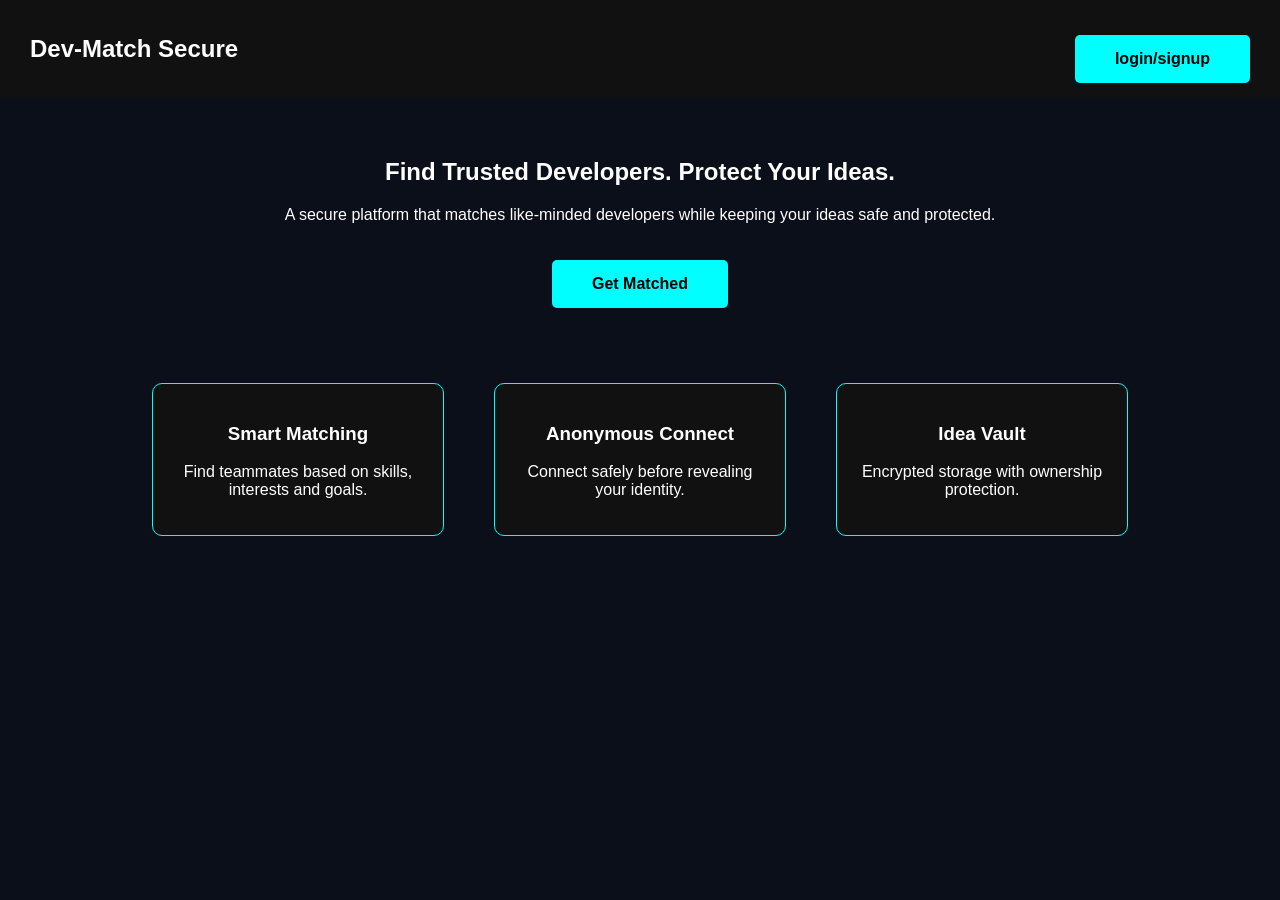
==== index.html @ 2b0d677e "first commit" ====
<!DOCTYPE html>
<html>
<head>
  <title>Dev-Match Secure</title>
  <link rel="stylesheet" href="style.css">
</head>

<body>

  <!-- Navbar -->
  
 <nav class="navbar">

  <h2 class="logo">Dev-Match Secure</h2>

  <button class="start-btn" onclick="goToLogin()">
    login/signup
  </button>

</nav>
  <!-- Hero Section -->
  <section class="hero">
    <h1>Find Trusted Developers. Protect Your Ideas.</h1>
    <p>
      A secure platform that matches like-minded developers
      while keeping your ideas safe and protected.
    </p>

  <button class="start-btn" onclick="goToSignup()">Get Matched</button>
  </section>

  <!-- Features -->
  <section class="features">

    <div class="card">
      <h3>Smart Matching</h3>
      <p>Find teammates based on skills, interests and goals.</p>
    </div>

    <div class="card">
      <h3>Anonymous Connect</h3>
      <p>Connect safely before revealing your identity.</p>
    </div>

    <div class="card">
      <h3>Idea Vault</h3>
      <p>Encrypted storage with ownership protection.</p>
    </div>

  </section>


<script>
function sendRequest(button) {
    button.innerText = "Request Sent ✅";
    button.disabled = true;
}
</script>
<script src="script.js"></script>

</body>
</html>
---- style.css ----
body {
  margin: 0;
  font-family: Arial;
  background-color: #0b0f19;
  color: white;
}

/* Navbar */
nav {
  display: flex;
  justify-content: space-between;
  padding: 15px 40px;
  background: #111827;
}

nav button {
  background: cyan;
  border: none;
  padding: 8px 15px;
  cursor: pointer;
}

/* Hero */
.hero {
  text-align: center;
  padding: 100px 20px;
}

.start-btn {
  background: cyan;
  border: none;
  padding: 12px 20px;
  margin-top: 20px;
  font-size: 16px;
  cursor: pointer;
}

/* Features */
.features {
  display: flex;
  justify-content: center;
  gap: 20px;
  padding: 40px;
}

.card {
  background: #111827;
  padding: 20px;
  border-radius: 10px;
  width: 250px;
  text-align: center;
}
input {
  padding: 10px;

  width: 250px;
  border-radius: 5px;
  border: none;
}
#matchContainer{
  display:flex;
  justify-content:center;
  gap:20px;
  flex-wrap:wrap;
  padding:30px;
}
textarea{
  width:300px;
  padding:10px;
  border-radius:8px;
  border:none;
}
.card{
  background:#111;
  padding:20px;
  margin:15px;
  border-radius:10px;
  border:1px solid #00ffff;
}
.verified{
  background:#00ff88;
  color:black;
  padding:3px 8px;
  border-radius:12px;
  font-size:12px;
  margin-left:8px;
}
.popup{
  position:fixed;
  bottom:20px;
  right:20px;
  background:#00ff88;
  color:black;
  padding:15px 25px;
  border-radius:10px;
  display:none;
  font-weight:bold;
  box-shadow:0 0 15px #00ff88;
}
.navbar{
  display:flex;
  justify-content:space-between;
  align-items:center;
  padding:15px 30px;
  background:#111;
  color:white;
}

.logo{
  margin:0;
}
.hero{
  text-align:center;
  margin-top:20px;
  padding: 20px;
}

.start-btn{
  margin-top:20px;
  cursor:pointer;
  padding: 15px 40px;
  font-size: 16px;
  font-weight: bold;
  border-radius: 5px;
  transition: all 0.3s;
}

.start-btn:hover {
  background-color: #00d4d4;
  transform: scale(1.05);
}
.navbar{
  position:relative;
  z-index:10;
}

.match-controls {
  display: flex;
  justify-content: center;
  align-items: center;
  gap: 15px;
  margin: 30px 0;
  flex-wrap: wrap;
}

.match-controls select {
  padding: 10px 15px;
  border: 1px solid cyan;
  border-radius: 5px;
  background-color: #1a1a2e;
  color: white;
  font-size: 14px;
  cursor: pointer;
}

#matchResults {
  display: grid;
  grid-template-columns: repeat(auto-fit, minmax(280px, 1fr));
  gap: 20px;
  padding: 40px;
  width: 100%;
  box-sizing: border-box;
}

#matchResults .card {
  width: 100%;
  background: #111827;
  padding: 25px;
  border-radius: 10px;
  border: 1px solid cyan;
  text-align: center;
  transition: transform 0.3s;
}

#matchResults .card:hover {
  transform: translateY(-5px);
  box-shadow: 0 0 20px cyan;
}

#matchResults .card button {
  width: 100%;
  margin-top: 15px;
  padding: 15px 20px;
  font-size: 16px;
  font-weight: bold;
  background-color: cyan;
  border: none;
  border-radius: 5px;
  cursor: pointer;
  color: black;
  transition: all 0.3s;
}

#matchResults .card button:hover {
  background-color: #00d4d4;
  transform: scale(1.02);
}

.tag {
  background-color: #00ffff;
  color: black;
  padding: 5px 12px;
  border-radius: 15px;
  font-size: 12px;
  font-weight: bold;
  margin: 5px 5px 0 0;
  display: inline-block;
}

.tags {
  margin: 15px 0;
  display: flex;
  flex-wrap: wrap;
  justify-content: center;
  gap: 8px;
}
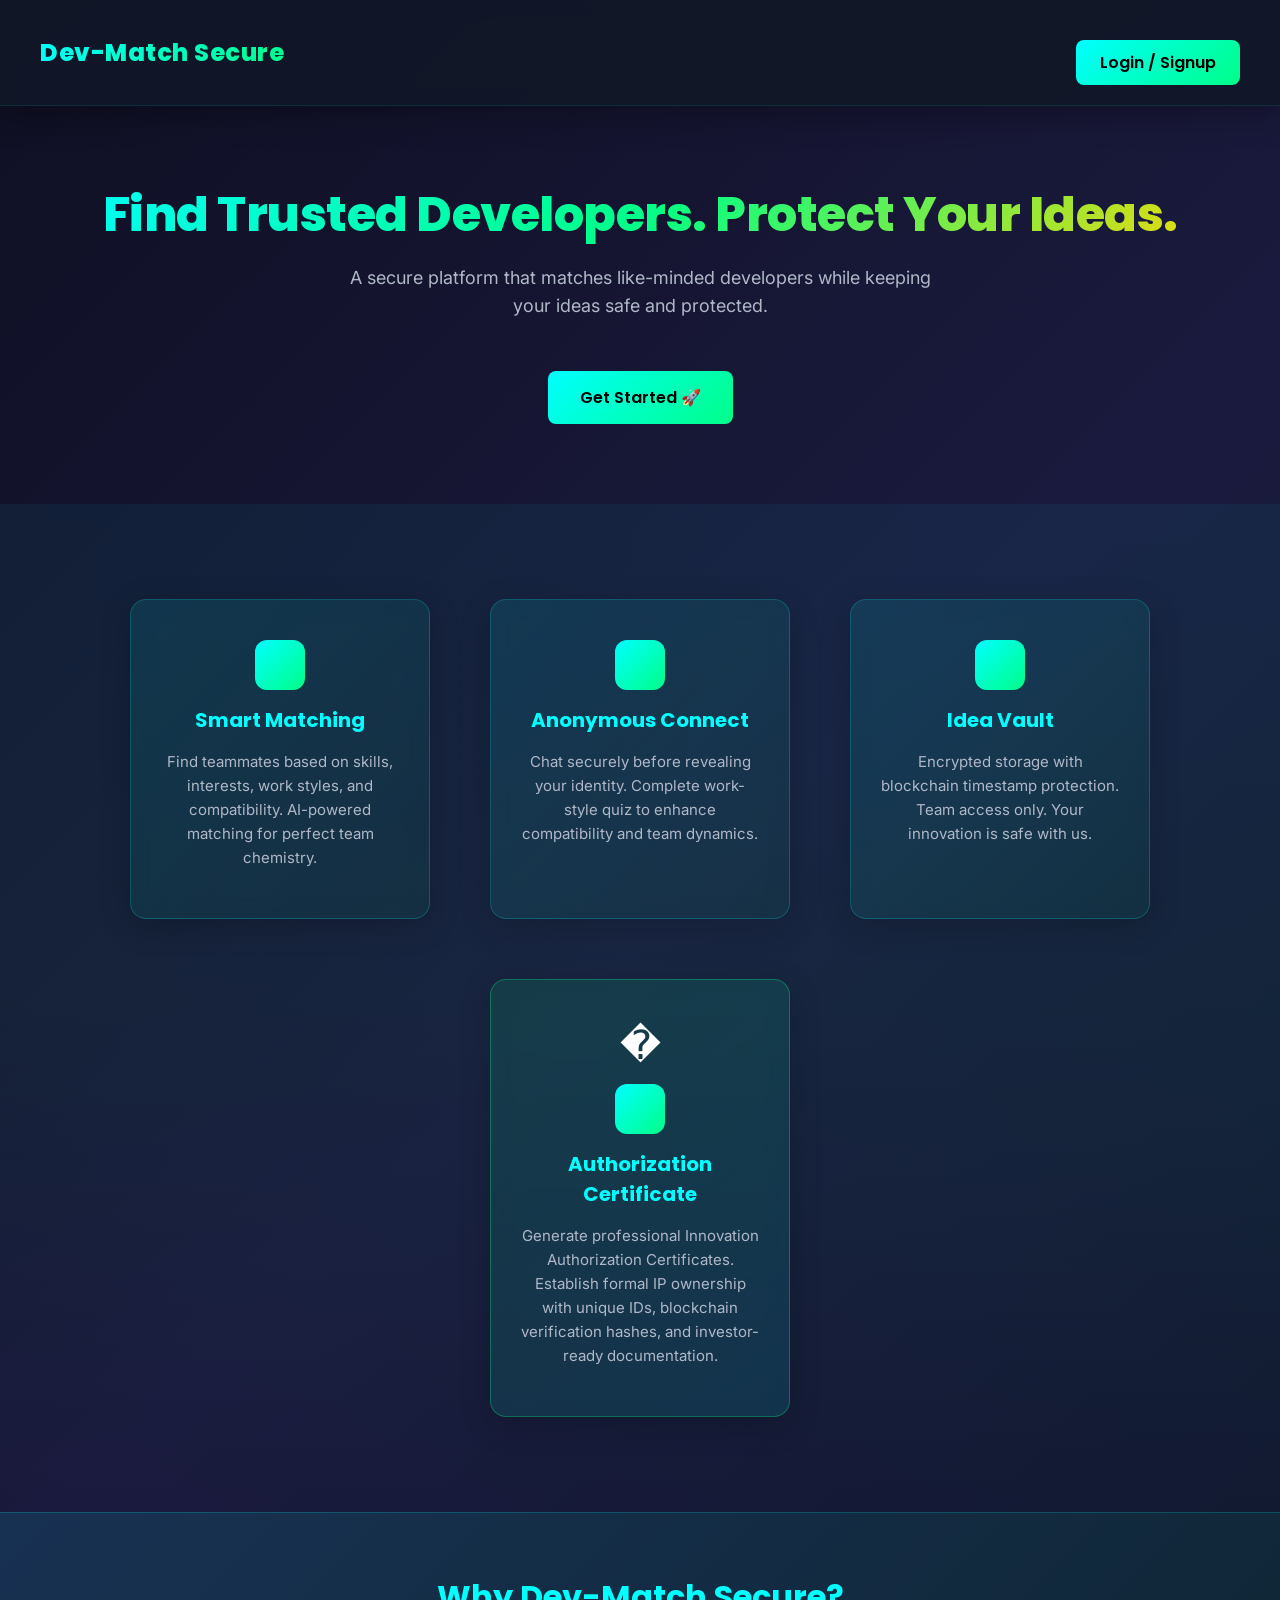
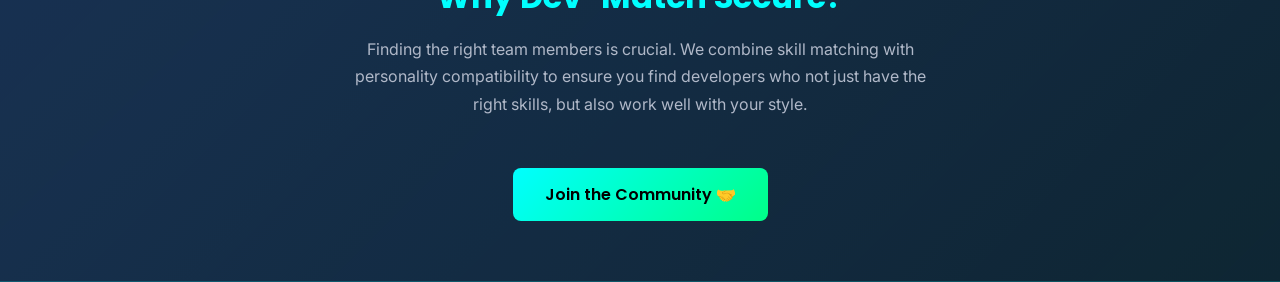
==== commit a6ff6ba0: "update" ====
--- a/index.html
+++ b/index.html
@@ -3,60 +3,136 @@
 <head>
   <title>Dev-Match Secure</title>
   <link rel="stylesheet" href="style.css">
+  <style>
+    .features {
+      background: linear-gradient(180deg, rgba(0, 255, 255, 0.05) 0%, rgba(0, 255, 136, 0.05) 50%, transparent 100%);
+      padding: 80px 40px;
+    }
+
+    .features .card h3::before {
+      content: "";
+      display: block;
+      width: 50px;
+      height: 50px;
+      background: linear-gradient(135deg, #00ffff, #00ff88);
+      border-radius: 12px;
+      margin: 0 auto 15px;
+    }
+
+    .feature-1 h3::before {
+      content: "🎯";
+      display: flex;
+      align-items: center;
+      justify-content: center;
+      width: 60px;
+      height: 60px;
+      background: linear-gradient(135deg, rgba(0, 255, 255, 0.2), rgba(0, 255, 136, 0.2));
+      font-size: 30px;
+    }
+
+    .feature-2 h3::before {
+      content: "🔐";
+      display: flex;
+      align-items: center;
+      justify-content: center;
+      width: 60px;
+      height: 60px;
+      background: linear-gradient(135deg, rgba(0, 255, 255, 0.2), rgba(0, 255, 136, 0.2));
+      font-size: 30px;
+    }
+
+    .feature-3 h3::before {
+      content: "🛡️";
+      display: flex;
+      align-items: center;
+      justify-content: center;
+      width: 60px;
+      height: 60px;
+      background: linear-gradient(135deg, rgba(0, 255, 255, 0.2), rgba(0, 255, 136, 0.2));
+      font-size: 30px;
+    }
+
+    .info-section {
+      background: linear-gradient(135deg, rgba(0, 255, 255, 0.1), rgba(0, 255, 136, 0.05));
+      padding: 60px 40px;
+      text-align: center;
+      border-top: 1px solid rgba(0, 255, 255, 0.2);
+      border-bottom: 1px solid rgba(0, 255, 255, 0.2);
+    }
+
+    .info-section h2 {
+      font-family: 'Poppins', sans-serif;
+      font-size: 32px;
+      font-weight: 700;
+      margin-bottom: 15px;
+      color: #00ffff;
+    }
+
+    .info-section p {
+      font-size: 16px;
+      color: #b0b8c8;
+      max-width: 600px;
+      margin: 0 auto 30px;
+      line-height: 1.7;
+    }
+  </style>
 </head>
 
 <body>
 
   <!-- Navbar -->
-  
- <nav class="navbar">
+  <nav class="navbar">
+    <h2 class="logo">Dev-Match Secure</h2>
+    <button class="start-btn" onclick="goToLogin()" style="background: linear-gradient(135deg, #00ffff, #00ff88); color: #000;">
+      Login / Signup
+    </button>
+  </nav>
 
-  <h2 class="logo">Dev-Match Secure</h2>
-
-  <button class="start-btn" onclick="goToLogin()">
-    login/signup
-  </button>
-
-</nav>
   <!-- Hero Section -->
   <section class="hero">
     <h1>Find Trusted Developers. Protect Your Ideas.</h1>
-    <p>
-      A secure platform that matches like-minded developers
-      while keeping your ideas safe and protected.
-    </p>
-
-  <button class="start-btn" onclick="goToSignup()">Get Matched</button>
+    <p>A secure platform that matches like-minded developers while keeping your ideas safe and protected.</p>
+    <button class="start-btn" onclick="goToSignup()">Get Started 🚀</button>
   </section>
 
   <!-- Features -->
   <section class="features">
-
-    <div class="card">
+    <div class="card feature-1">
       <h3>Smart Matching</h3>
-      <p>Find teammates based on skills, interests and goals.</p>
+      <p>Find teammates based on skills, interests, work styles, and compatibility. AI-powered matching for perfect team chemistry.</p>
     </div>
 
-    <div class="card">
+    <div class="card feature-2">
       <h3>Anonymous Connect</h3>
-      <p>Connect safely before revealing your identity.</p>
+      <p>Chat securely before revealing your identity. Complete work-style quiz to enhance compatibility and team dynamics.</p>
     </div>
 
-    <div class="card">
+    <div class="card feature-3">
       <h3>Idea Vault</h3>
-      <p>Encrypted storage with ownership protection.</p>
+      <p>Encrypted storage with blockchain timestamp protection. Team access only. Your innovation is safe with us.</p>
     </div>
 
+    <div class="card" style="background: linear-gradient(135deg, rgba(0, 255, 136, 0.1), rgba(0, 255, 255, 0.1)); border: 1px solid rgba(0, 255, 136, 0.3);">
+      <div style="font-size: 40px; margin-bottom: 15px;">�</div>
+      <h3>Authorization Certificate</h3>
+      <p>Generate professional Innovation Authorization Certificates. Establish formal IP ownership with unique IDs, blockchain verification hashes, and investor-ready documentation.</p>
+    </div>
   </section>
 
+  <!-- Info Section -->
+  <section class="info-section">
+    <h2>Why Dev-Match Secure?</h2>
+    <p>Finding the right team members is crucial. We combine skill matching with personality compatibility to ensure you find developers who not just have the right skills, but also work well with your style.</p>
+    <button class="start-btn" onclick="goToSignup()">Join the Community 🤝</button>
+  </section>
 
-<script>
-function sendRequest(button) {
-    button.innerText = "Request Sent ✅";
-    button.disabled = true;
-}
-</script>
-<script src="script.js"></script>
+  <script>
+    function sendRequest(button) {
+      button.innerText = "Request Sent ✅";
+      button.disabled = true;
+    }
+  </script>
+  <script src="script.js"></script>
 
 </body>
 </html>
--- a/style.css
+++ b/style.css
@@ -1,137 +1,259 @@
+@import url('https://fonts.googleapis.com/css2?family=Poppins:wght@400;500;600;700;800&family=Inter:wght@300;400;500;600;700&display=swap');
+
+* {
+  margin: 0;
+  padding: 0;
+  box-sizing: border-box;
+}
+
 body {
   margin: 0;
-  font-family: Arial;
-  background-color: #0b0f19;
+  font-family: 'Inter', sans-serif;
+  background: linear-gradient(135deg, #0f0f23 0%, #1a1a3e 50%, #0f1a2e 100%);
   color: white;
+  min-height: 100vh;
 }
 
 /* Navbar */
-nav {
+nav, .navbar {
   display: flex;
   justify-content: space-between;
-  padding: 15px 40px;
-  background: #111827;
-}
-
-nav button {
-  background: cyan;
+  align-items: center;
+  padding: 20px 40px;
+  background: rgba(17, 24, 39, 0.95);
+  backdrop-filter: blur(10px);
+  border-bottom: 1px solid rgba(0, 255, 255, 0.1);
+  position: relative;
+  z-index: 10;
+  box-shadow: 0 8px 32px rgba(0, 0, 0, 0.3);
+}
+
+.logo {
+  margin: 0;
+  font-family: 'Poppins', sans-serif;
+  font-size: 24px;
+  font-weight: 800;
+  background: linear-gradient(135deg, #00ffff, #00ff88);
+  -webkit-background-clip: text;
+  -webkit-text-fill-color: transparent;
+  background-clip: text;
+  letter-spacing: 0.5px;
+}
+
+nav button, .navbar button {
+  background: linear-gradient(135deg, #00ffff, #00ff88);
+  color: #000;
   border: none;
-  padding: 8px 15px;
+  padding: 10px 24px;
   cursor: pointer;
-}
-
-/* Hero */
+  font-weight: 600;
+  border-radius: 8px;
+  transition: all 0.3s cubic-bezier(0.4, 0, 0.2, 1);
+  font-family: 'Poppins', sans-serif;
+}
+
+nav button:hover, .navbar button:hover {
+  transform: translateY(-2px);
+  box-shadow: 0 12px 24px rgba(0, 255, 136, 0.3);
+  background: linear-gradient(135deg, #00ff88, #00ffff);
+}
+
+/* Hero Section */
 .hero {
   text-align: center;
-  padding: 100px 20px;
-}
-
+  padding: 80px 20px;
+  animation: fadeIn 0.8s ease-out;
+}
+
+@keyframes fadeIn {
+  from {
+    opacity: 0;
+    transform: translateY(20px);
+  }
+  to {
+    opacity: 1;
+    transform: translateY(0);
+  }
+}
+
+.hero h1 {
+  font-family: 'Poppins', sans-serif;
+  font-size: 48px;
+  font-weight: 800;
+  margin-bottom: 20px;
+  background: linear-gradient(135deg, #00ffff, #00ff88 50%, #FFD700);
+  -webkit-background-clip: text;
+  -webkit-text-fill-color: transparent;
+  background-clip: text;
+  line-height: 1.2;
+  letter-spacing: -0.5px;
+}
+
+.hero p {
+  font-size: 18px;
+  color: #b0b8c8;
+  margin-bottom: 30px;
+  max-width: 600px;
+  margin-left: auto;
+  margin-right: auto;
+  line-height: 1.6;
+}
+
+/* Buttons */
 .start-btn {
-  background: cyan;
+  background: linear-gradient(135deg, #00ffff, #00ff88);
+  color: #000;
   border: none;
-  padding: 12px 20px;
+  padding: 14px 32px;
   margin-top: 20px;
   font-size: 16px;
+  font-weight: 600;
   cursor: pointer;
-}
-
-/* Features */
+  border-radius: 8px;
+  transition: all 0.3s cubic-bezier(0.4, 0, 0.2, 1);
+  font-family: 'Poppins', sans-serif;
+  display: inline-block;
+  text-transform: none;
+}
+
+.start-btn:hover {
+  background: linear-gradient(135deg, #00ff88, #00ffff);
+  transform: translateY(-3px);
+  box-shadow: 0 15px 35px rgba(0, 255, 136, 0.3);
+}
+
+.start-btn:active {
+  transform: translateY(-1px);
+}
+
+/* Features Section */
 .features {
   display: flex;
   justify-content: center;
-  gap: 20px;
-  padding: 40px;
-}
-
+  gap: 30px;
+  padding: 60px 40px;
+  flex-wrap: wrap;
+  animation: slideUp 0.8s ease-out 0.2s backwards;
+}
+
+@keyframes slideUp {
+  from {
+    opacity: 0;
+    transform: translateY(30px);
+  }
+  to {
+    opacity: 1;
+    transform: translateY(0);
+  }
+}
+
+.features .card {
+  background: linear-gradient(135deg, rgba(0, 255, 255, 0.1), rgba(0, 255, 136, 0.05));
+  padding: 40px 30px;
+  border-radius: 16px;
+  width: 300px;
+  text-align: center;
+  border: 1px solid rgba(0, 255, 255, 0.2);
+  transition: all 0.3s cubic-bezier(0.4, 0, 0.2, 1);
+  backdrop-filter: blur(10px);
+  box-shadow: 0 8px 32px rgba(0, 0, 0, 0.2);
+}
+
+.features .card:hover {
+  transform: translateY(-8px);
+  border-color: rgba(0, 255, 136, 0.5);
+  box-shadow: 0 20px 50px rgba(0, 255, 136, 0.2);
+}
+
+.features .card h3 {
+  font-family: 'Poppins', sans-serif;
+  font-size: 20px;
+  font-weight: 700;
+  margin-bottom: 15px;
+  color: #00ffff;
+}
+
+.features .card p {
+  color: #b0b8c8;
+  line-height: 1.6;
+  font-size: 15px;
+}
+
+/* Cards */
 .card {
-  background: #111827;
-  padding: 20px;
-  border-radius: 10px;
+  background: linear-gradient(135deg, rgba(26, 42, 55, 0.8), rgba(30, 50, 65, 0.8));
+  padding: 25px;
+  margin: 15px;
+  border-radius: 16px;
+  border: 1px solid rgba(0, 255, 255, 0.2);
+  text-align: center;
+  backdrop-filter: blur(10px);
+  box-shadow: 0 8px 32px rgba(0, 0, 0, 0.3);
+  transition: all 0.3s cubic-bezier(0.4, 0, 0.2, 1);
+  animation: fadeIn 0.6s ease-out;
+}
+
+.card:hover {
+  transform: translateY(-5px);
+  border-color: rgba(0, 255, 255, 0.5);
+  box-shadow: 0 15px 40px rgba(0, 255, 255, 0.2);
+}
+
+.card h3 {
+  font-family: 'Poppins', sans-serif;
+  font-weight: 700;
+  font-size: 18px;
+  margin-bottom: 12px;
+  color: #00ffff;
+}
+
+.card h4 {
+  font-family: 'Poppins', sans-serif;
+  font-weight: 600;
+  font-size: 18px;
+  color: #00ff88;
+  margin: 10px 0;
+}
+
+.card p {
+  color: #b0b8c8;
+  font-size: 14px;
+  line-height: 1.5;
+  margin: 8px 0;
+}
+
+/* Input Elements */
+input, select, textarea {
+  background: rgba(11, 15, 25, 0.8);
+  color: white;
+  border: 1px solid rgba(0, 255, 255, 0.2);
+  padding: 12px 16px;
+  border-radius: 8px;
+  font-family: 'Inter', sans-serif;
+  font-size: 14px;
+  transition: all 0.3s;
+  backdrop-filter: blur(10px);
+}
+
+input::placeholder, textarea::placeholder {
+  color: #7a8194;
+}
+
+input:focus, select:focus, textarea:focus {
+  outline: none;
+  border-color: #00ffff;
+  box-shadow: 0 0 20px rgba(0, 255, 255, 0.3);
+  background: rgba(11, 15, 25, 0.95);
+}
+
+input {
   width: 250px;
-  text-align: center;
-}
-input {
-  padding: 10px;
-
-  width: 250px;
-  border-radius: 5px;
-  border: none;
-}
-#matchContainer{
-  display:flex;
-  justify-content:center;
-  gap:20px;
-  flex-wrap:wrap;
-  padding:30px;
-}
-textarea{
-  width:300px;
-  padding:10px;
-  border-radius:8px;
-  border:none;
-}
-.card{
-  background:#111;
-  padding:20px;
-  margin:15px;
-  border-radius:10px;
-  border:1px solid #00ffff;
-}
-.verified{
-  background:#00ff88;
-  color:black;
-  padding:3px 8px;
-  border-radius:12px;
-  font-size:12px;
-  margin-left:8px;
-}
-.popup{
-  position:fixed;
-  bottom:20px;
-  right:20px;
-  background:#00ff88;
-  color:black;
-  padding:15px 25px;
-  border-radius:10px;
-  display:none;
-  font-weight:bold;
-  box-shadow:0 0 15px #00ff88;
-}
-.navbar{
-  display:flex;
-  justify-content:space-between;
-  align-items:center;
-  padding:15px 30px;
-  background:#111;
-  color:white;
-}
-
-.logo{
-  margin:0;
-}
-.hero{
-  text-align:center;
-  margin-top:20px;
-  padding: 20px;
-}
-
-.start-btn{
-  margin-top:20px;
-  cursor:pointer;
-  padding: 15px 40px;
-  font-size: 16px;
-  font-weight: bold;
-  border-radius: 5px;
-  transition: all 0.3s;
-}
-
-.start-btn:hover {
-  background-color: #00d4d4;
-  transform: scale(1.05);
-}
-.navbar{
-  position:relative;
-  z-index:10;
+}
+
+textarea {
+  width: 300px;
+  resize: vertical;
+  min-height: 100px;
 }
 
 .match-controls {
@@ -139,24 +261,30 @@
   justify-content: center;
   align-items: center;
   gap: 15px;
-  margin: 30px 0;
+  margin: 40px 0;
   flex-wrap: wrap;
 }
 
 .match-controls select {
-  padding: 10px 15px;
-  border: 1px solid cyan;
-  border-radius: 5px;
-  background-color: #1a1a2e;
-  color: white;
-  font-size: 14px;
-  cursor: pointer;
-}
-
+  padding: 12px 16px;
+  min-width: 200px;
+  font-family: 'Poppins', sans-serif;
+  font-weight: 500;
+}
+
+#matchContainer {
+  display: flex;
+  justify-content: center;
+  gap: 20px;
+  flex-wrap: wrap;
+  padding: 30px;
+}
+
+/* Match Results */
 #matchResults {
   display: grid;
-  grid-template-columns: repeat(auto-fit, minmax(280px, 1fr));
-  gap: 20px;
+  grid-template-columns: repeat(auto-fit, minmax(320px, 1fr));
+  gap: 25px;
   padding: 40px;
   width: 100%;
   box-sizing: border-box;
@@ -164,47 +292,60 @@
 
 #matchResults .card {
   width: 100%;
-  background: #111827;
-  padding: 25px;
-  border-radius: 10px;
-  border: 1px solid cyan;
-  text-align: center;
-  transition: transform 0.3s;
-}
-
-#matchResults .card:hover {
-  transform: translateY(-5px);
-  box-shadow: 0 0 20px cyan;
+  padding: 30px;
+  animation: slideUp 0.6s ease-out;
+}
+
+#matchResults .card:nth-child(2) {
+  animation-delay: 0.1s;
+}
+
+#matchResults .card:nth-child(3) {
+  animation-delay: 0.2s;
+}
+
+#matchResults .card:nth-child(4) {
+  animation-delay: 0.3s;
 }
 
 #matchResults .card button {
   width: 100%;
-  margin-top: 15px;
-  padding: 15px 20px;
-  font-size: 16px;
-  font-weight: bold;
-  background-color: cyan;
+  margin-top: 20px;
+  padding: 14px 20px;
+  font-size: 15px;
+  font-weight: 600;
+  background: linear-gradient(135deg, #00ffff, #00ff88);
   border: none;
-  border-radius: 5px;
+  border-radius: 8px;
   cursor: pointer;
   color: black;
   transition: all 0.3s;
+  font-family: 'Poppins', sans-serif;
 }
 
 #matchResults .card button:hover {
-  background-color: #00d4d4;
-  transform: scale(1.02);
-}
-
+  background: linear-gradient(135deg, #00ff88, #00ffff);
+  transform: translateY(-3px);
+  box-shadow: 0 12px 30px rgba(0, 255, 136, 0.3);
+}
+
+/* Tags */
 .tag {
-  background-color: #00ffff;
-  color: black;
-  padding: 5px 12px;
-  border-radius: 15px;
+  background: linear-gradient(135deg, #00ffff, #00ff88);
+  color: #000;
+  padding: 6px 14px;
+  border-radius: 20px;
   font-size: 12px;
-  font-weight: bold;
+  font-weight: 600;
   margin: 5px 5px 0 0;
   display: inline-block;
+  font-family: 'Poppins', sans-serif;
+  transition: all 0.3s;
+}
+
+.tag:hover {
+  transform: scale(1.05);
+  box-shadow: 0 4px 12px rgba(0, 255, 136, 0.3);
 }
 
 .tags {
@@ -213,4 +354,298 @@
   flex-wrap: wrap;
   justify-content: center;
   gap: 8px;
+}
+
+/* Verified Badge */
+.verified {
+  background: linear-gradient(135deg, #00ff88, #00ffff);
+  color: black;
+  padding: 4px 10px;
+  border-radius: 12px;
+  font-size: 11px;
+  font-weight: 700;
+  margin-left: 8px;
+  font-family: 'Poppins', sans-serif;
+}
+
+/* Popup */
+.popup {
+  position: fixed;
+  bottom: 20px;
+  right: 20px;
+  background: linear-gradient(135deg, #00ff88, #00ffff);
+  color: black;
+  padding: 18px 30px;
+  border-radius: 12px;
+  display: none;
+  font-weight: 600;
+  box-shadow: 0 15px 40px rgba(0, 255, 136, 0.4);
+  animation: slideInRight 0.4s ease-out;
+  font-family: 'Poppins', sans-serif;
+  z-index: 100;
+}
+
+@keyframes slideInRight {
+  from {
+    opacity: 0;
+    transform: translateX(100px);
+  }
+  to {
+    opacity: 1;
+    transform: translateX(0);
+  }
+}
+
+/* Additional Button Styles */
+.send-request-btn {
+  background: linear-gradient(135deg, #00ffff, #00ff88) !important;
+  color: black !important;
+  font-weight: 600 !important;
+  border-radius: 8px !important;
+  transition: all 0.3s !important;
+  font-family: 'Poppins', sans-serif !important;
+}
+
+.send-request-btn:hover {
+  background: linear-gradient(135deg, #00ff88, #00ffff) !important;
+  transform: translateY(-3px) !important;
+  box-shadow: 0 12px 30px rgba(0, 255, 136, 0.3) !important;
+}
+
+.send-request-btn:disabled {
+  background: #4a5568 !important;
+  cursor: not-allowed;
+  opacity: 0.6;
+  box-shadow: none !important;
+}
+
+.connect-btn {
+  background: linear-gradient(135deg, #00ffff, #00ff88) !important;
+  color: black !important;
+  font-weight: 600 !important;
+  border-radius: 8px !important;
+}
+
+.connect-btn:hover {
+  background: linear-gradient(135deg, #00ff88, #00ffff) !important;
+  transform: translateY(-3px) !important;
+}
+
+/* Scrollbar Styling */
+::-webkit-scrollbar {
+  width: 8px;
+}
+
+::-webkit-scrollbar-track {
+  background: rgba(0, 0, 0, 0.2);
+}
+
+::-webkit-scrollbar-thumb {
+  background: linear-gradient(135deg, #00ffff, #00ff88);
+  border-radius: 4px;
+}
+
+::-webkit-scrollbar-thumb:hover {
+  background: linear-gradient(135deg, #00ff88, #00ffff);
+}
+
+/* Responsive */
+@media (max-width: 768px) {
+  .logo {
+    font-size: 20px;
+  }
+
+  .hero h1 {
+    font-size: 32px;
+  }
+
+  .hero p {
+    font-size: 16px;
+  }
+
+  .features {
+    padding: 40px 20px;
+  }
+
+  .features .card {
+    width: 100%;
+    max-width: 400px;
+  }
+
+  #matchResults {
+    grid-template-columns: 1fr;
+    padding: 20px;
+  }
+
+  .card {
+    margin: 10px 0;
+  }
+}
+
+@media (max-width: 480px) {
+  nav, .navbar {
+    padding: 15px 20px;
+  }
+
+  .hero {
+    padding: 40px 15px;
+  }
+
+  .hero h1 {
+    font-size: 24px;
+  }
+
+  .hero p {
+    font-size: 14px;
+  }
+
+  .start-btn {
+    padding: 12px 24px;
+    font-size: 14px;
+  }
+
+  input {
+    width: 100%;
+    max-width: 300px;
+  }
+
+  textarea {
+    width: 100%;
+    max-width: 300px;
+  }
+}
+
+#matchResults .tag {
+  background-color: #00ffff;
+  color: black;
+  padding: 4px 10px;
+  border-radius: 12px;
+  font-size: 11px;
+}
+
+/* AI Radar Animation */
+.radar-container {
+  position: relative;
+  width: 200px;
+  height: 200px;
+  margin: 30px auto;
+  display: flex;
+  align-items: center;
+  justify-content: center;
+}
+
+.radar-ring {
+  position: absolute;
+  width: 100%;
+  height: 100%;
+  border: 1px solid rgba(0, 255, 136, 0.5);
+  border-radius: 50%;
+  animation: radarScan 3s linear infinite;
+}
+
+.radar-ring:nth-child(2) {
+  animation-delay: -1s;
+}
+
+.radar-ring:nth-child(3) {
+  animation-delay: -2s;
+}
+
+.radar-center {
+  position: absolute;
+  width: 20px;
+  height: 20px;
+  background: radial-gradient(circle, #00ffff, #00ff88);
+  border-radius: 50%;
+  box-shadow: 0 0 20px #00ffff;
+  z-index: 10;
+  animation: pulse 1.5s ease-in-out infinite;
+}
+
+.radar-scanner {
+  position: absolute;
+  width: 100%;
+  height: 100%;
+  border: 2px solid transparent;
+  border-top-color: #00ff88;
+  border-right-color: rgba(0, 255, 136, 0.5);
+  border-bottom-color: transparent;
+  border-left-color: rgba(0, 255, 255, 0.5);
+  border-radius: 50%;
+  animation: radarRotate 2s linear infinite;
+}
+
+@keyframes radarScan {
+  0% {
+    transform: scale(0.8);
+    opacity: 1;
+  }
+  100% {
+    transform: scale(1.2);
+    opacity: 0;
+  }
+}
+
+@keyframes radarRotate {
+  0% {
+    transform: rotate(0deg);
+  }
+  100% {
+    transform: rotate(360deg);
+  }
+}
+
+.radar-text {
+  position: absolute;
+  bottom: -40px;
+  width: 100%;
+  text-align: center;
+  color: #00ffff;
+  font-size: 13px;
+  font-weight: 600;
+  font-family: 'Poppins', sans-serif;
+}
+
+/* Team Role Badge */
+.team-role-badge {
+  background: linear-gradient(135deg, #00ff88, #00ffff);
+  color: #000;
+  padding: 15px 25px;
+  border-radius: 8px;
+  margin: 15px 0;
+  font-weight: 700;
+  font-size: 16px;
+  font-family: 'Poppins', sans-serif;
+  display: inline-block;
+  box-shadow: 0 8px 25px rgba(0, 255, 136, 0.3);
+}
+
+.role-description {
+  color: #b0b8c8;
+  font-size: 14px;
+  margin-top: 10px;
+  font-family: 'Inter', sans-serif;
+  line-height: 1.6;
+}
+
+/* Certificate Quick Access */
+.navbar-menu {
+  display: flex;
+  gap: 10px;
+  align-items: center;
+}
+
+.cert-quick-access {
+  font-size: 18px;
+  cursor: pointer;
+  transition: all 0.3s;
+  color: #00ffff;
+  padding: 8px 12px;
+  border-radius: 6px;
+  border: 1px solid rgba(0, 255, 255, 0.3);
+}
+
+.cert-quick-access:hover {
+  background: rgba(0, 255, 255, 0.1);
+  text-shadow: 0 0 10px rgba(0, 255, 255, 0.5);
 }
